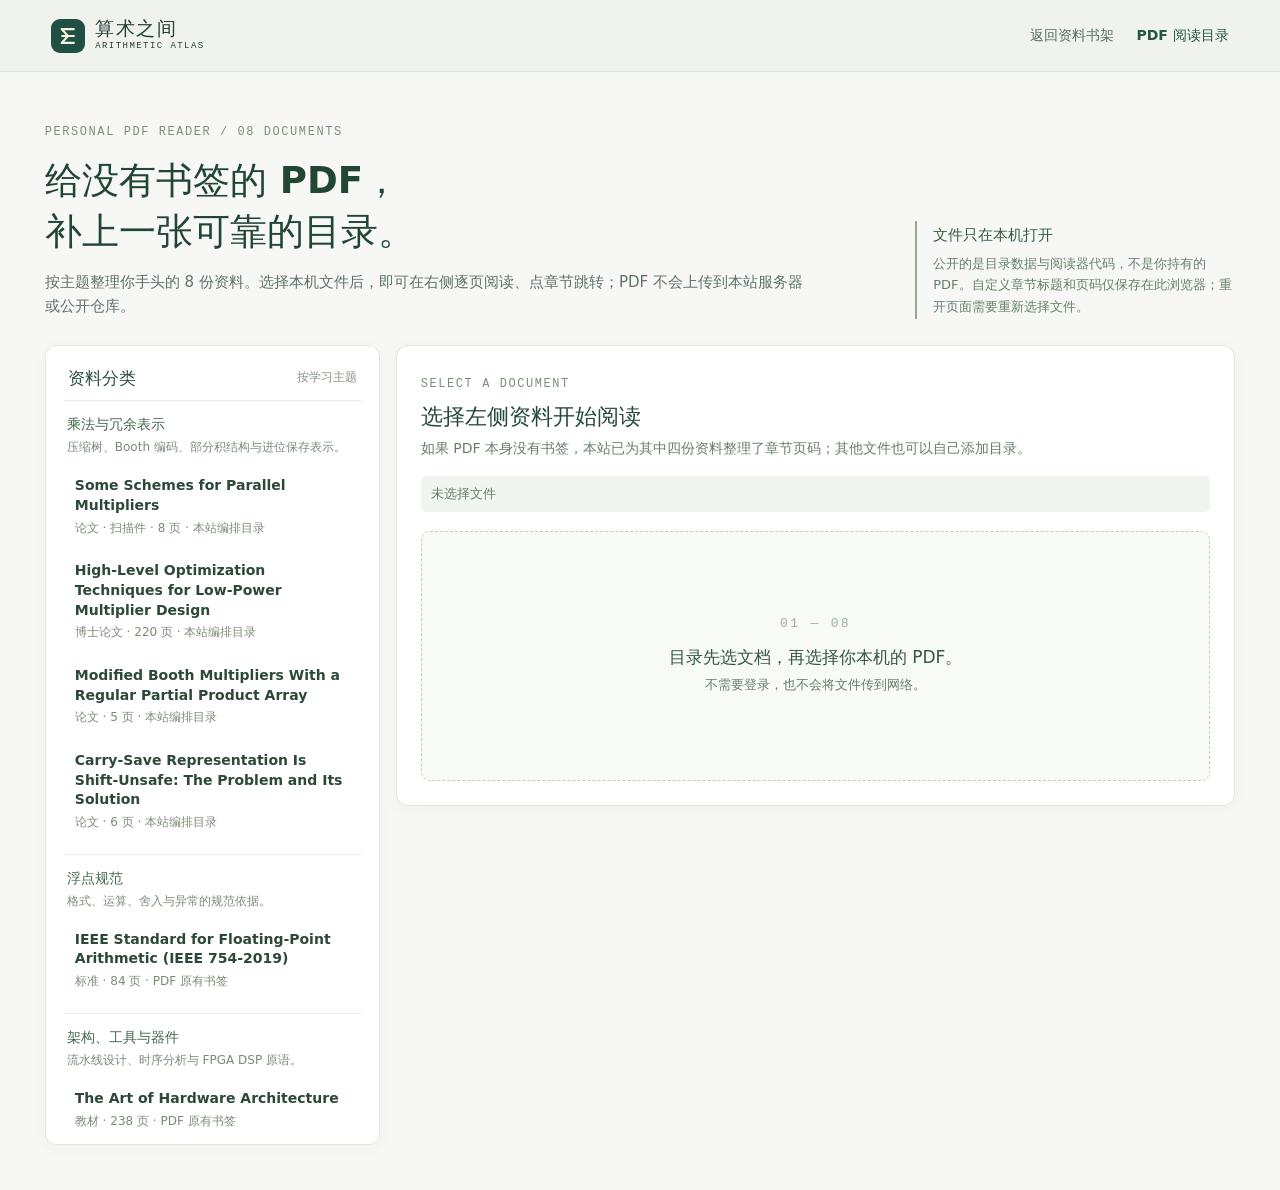
==== reader.html @ 67897115 "Add local PDF reading catalog and chapter navigation" ====
<!doctype html>
<html lang="zh-CN">
<head>
  <meta charset="UTF-8">
  <meta name="viewport" content="width=device-width,initial-scale=1">
  <meta name="robots" content="index,follow">
  <meta name="description" content="算术电路 PDF 个人阅读目录：本机选取文档，使用内置书签或核对过的页码目录导航，不公开上传 PDF 文件。">
  <link rel="icon" href="./favicon.svg" type="image/svg+xml">
  <title>PDF 阅读目录 · 算术之间</title>
  <link rel="stylesheet" href="./reader.css">
  <script type="module" src="./reader.js"></script>
</head>
<body>
  <a class="skip-link" href="#catalog-title">跳到 PDF 目录</a>
  <header class="reader-header">
    <a class="reader-brand" href="./index.html#overview"><img src="./favicon.svg" width="34" height="34" alt=""><span>算术之间<small>ARITHMETIC ATLAS</small></span></a>
    <nav aria-label="页面导航"><a href="./index.html#library">返回资料书架</a><a class="reader-current" href="#catalog-title" aria-current="page">PDF 阅读目录</a></nav>
  </header>
  <main class="reader-main">
    <section class="reader-intro" aria-labelledby="catalog-title">
      <div><span class="eyebrow">PERSONAL PDF READER / 08 DOCUMENTS</span><h1 id="catalog-title">给没有书签的 PDF，<br>补上一张可靠的目录。</h1><p>按主题整理你手头的 8 份资料。选择本机文件后，即可在右侧逐页阅读、点章节跳转；PDF 不会上传到本站服务器或公开仓库。</p></div>
      <div class="privacy-card"><strong>文件只在本机打开</strong><span>公开的是目录数据与阅读器代码，不是你持有的 PDF。自定义章节标题和页码仅保存在此浏览器；重开页面需要重新选择文件。</span></div>
    </section>
    <div class="reader-workspace">
      <aside class="catalog-panel" aria-label="已分类的 PDF">
        <div class="panel-heading"><h2>资料分类</h2><span>按学习主题</span></div>
        <div id="catalog-list"></div>
        <button id="open-other" class="other-file" type="button">选择其他本机 PDF <span aria-hidden="true">↗</span></button>
      </aside>
      <section class="document-panel" aria-labelledby="document-title">
        <div class="document-heading"><div><span id="document-kind" class="eyebrow">SELECT A DOCUMENT</span><h2 id="document-title">选择左侧资料开始阅读</h2><p id="document-summary">如果 PDF 本身没有书签，本站已为其中四份资料整理了章节页码；其他文件也可以自己添加目录。</p></div><div id="document-actions" class="document-actions" hidden><button id="choose-file" class="primary-button" type="button">选择本机 PDF</button><a id="source-link" href="#" target="_blank" rel="noopener noreferrer">查看出版方 / 作者来源 ↗</a></div></div>
        <div id="reader-status" class="reader-status" role="status" aria-live="polite">未选择文件</div>
        <div id="reader-area" class="reader-area" hidden>
          <aside class="outline-panel" aria-label="章节目录">
            <div class="outline-heading"><strong>目录导航</strong><span id="outline-source"></span></div>
            <div id="outline-list" class="outline-list"></div>
            <form id="bookmark-form" class="bookmark-form"><strong>添加个人章节</strong><label>章节名称<input id="bookmark-title" name="title" maxlength="80" required placeholder="例如：第 3 节 符号扩展"></label><label>PDF 页码<input id="bookmark-page" name="page" type="number" min="1" step="1" required inputmode="numeric" placeholder="实际 PDF 页码"></label><button type="submit">加入目录</button></form>
          </aside>
          <div class="viewer-panel"><div class="viewer-toolbar"><button id="previous-page" type="button" aria-label="上一页">←</button><form id="page-form" aria-label="跳转到页码"><label for="page-number">PDF 页码</label><input id="page-number" type="number" min="1" step="1" inputmode="numeric" required><span id="page-total">/ —</span></form><button id="next-page" type="button" aria-label="下一页">→</button><label class="zoom-label" for="zoom-select">缩放</label><select id="zoom-select" aria-label="页面缩放"><option value="fit">适合宽度</option><option value="1">100%</option><option value="1.5">150%</option><option value="2">200%</option></select></div><div class="page-stage" id="page-stage"><div id="canvas-wrap" class="canvas-wrap"><canvas id="pdf-canvas" aria-label="PDF 当前页面"></canvas></div><p class="viewer-note">目录页码是 PDF 实际页码，不一定等于纸面印刷页码。大文件首次打开可能稍慢。</p></div></div>
        </div>
        <div class="reader-empty" id="reader-empty"><span>01 — 08</span><p>目录先选文档，再选择你本机的 PDF。</p><small>不需要登录，也不会将文件传到网络。</small></div>
      </section>
    </div>
  </main>
  <input id="pdf-file" type="file" accept=".pdf,application/pdf" hidden>
</body>
</html>
---- reader.css ----
:root{font-family:Inter,"PingFang SC","Microsoft YaHei",system-ui,sans-serif;color:#263f35;background:#f7f8f5;font-synthesis:none}
*{box-sizing:border-box}html{scroll-behavior:smooth}body{margin:0;font-size:16px;line-height:1.65}button,input,select{font:inherit}button{cursor:pointer}button:disabled{opacity:.4;cursor:default}a{color:inherit;text-decoration:none}button:focus-visible,a:focus-visible,input:focus-visible,select:focus-visible{outline:3px solid #58947b;outline-offset:3px}[hidden]{display:none!important}
.skip-link{position:absolute;left:12px;top:-90px;background:#244f41;color:#fff;padding:10px;z-index:20}.skip-link:focus{top:10px}
.reader-header{min-height:72px;display:flex;align-items:center;justify-content:space-between;gap:25px;padding:12px clamp(22px,4vw,66px);border-bottom:1px solid #dfe6dd;background:#f0f2ed}.reader-brand{display:flex;align-items:center;gap:10px;line-height:1.1;font-weight:700;letter-spacing:.08em;font-size:19px}.reader-brand img{width:34px;height:34px}.reader-brand small{display:block;font:9px/1.6 monospace;letter-spacing:.16em}.reader-header nav{display:flex;gap:22px;align-items:center;color:#587061;font-size:14px}.reader-header nav a:hover{text-decoration:underline}.reader-current{font-weight:650;color:#255743}
.reader-main{max-width:1640px;margin:auto;padding:30px clamp(18px,3.5vw,58px) 45px}.reader-intro{display:flex;align-items:end;justify-content:space-between;gap:35px;padding:15px 0 26px}.eyebrow{font:12px/1.5 monospace;letter-spacing:.13em;color:#799078}.reader-intro h1{font-size:clamp(28px,2.9vw,42px);line-height:1.35;color:#214634;margin:13px 0}.reader-intro p{max-width:760px;margin:0;font-size:15px;color:#5f7364}.privacy-card{max-width:320px;flex:none;border-left:2px solid #91ad86;padding:2px 0 2px 16px;display:grid;gap:5px;color:#65806a;font-size:13px}.privacy-card strong{color:#355e44;font-size:15px}
.reader-workspace{display:grid;grid-template-columns:minmax(275px,335px) minmax(0,1fr);align-items:start;gap:16px}.catalog-panel,.document-panel{border:1px solid #dfe6dd;background:#fff;border-radius:12px;min-width:0;box-shadow:0 3px 16px #324e3b08}.catalog-panel{padding:18px;max-height:calc(100vh - 100px);overflow:auto;position:sticky;top:16px}.panel-heading{display:flex;justify-content:space-between;align-items:center;padding:0 4px 8px}.panel-heading h2{margin:0;font-size:17px;color:#2a513d}.panel-heading span{font-size:12px;color:#809381}.catalog-group{padding:12px 0 8px;border-top:1px solid #e8eee6}.catalog-group h3{font-size:14px;margin:0 3px 2px;color:#42694c}.catalog-group>p{font-size:12px;line-height:1.6;margin:0 3px 9px;color:#7a8b7a}.catalog-item{display:grid;text-align:left;width:100%;gap:3px;background:#fff;border:1px solid transparent;border-radius:7px;padding:9px 10px;margin:3px 0}.catalog-item:hover{background:#f3f7f1}.catalog-item.active{background:#e8f0e7;border-color:#b7ccb3}.catalog-item-title{font-size:14px;color:#2c4938;font-weight:600;line-height:1.4;overflow-wrap:anywhere}.catalog-item-meta{font-size:12px;color:#7a8b76}.other-file{display:flex;justify-content:space-between;align-items:center;width:100%;background:#f4f6f1;border:1px solid #e0e9da;color:#335c41;border-radius:7px;padding:11px 13px;font-size:14px;margin-top:10px}.other-file:hover{background:#e7efe4}
.document-heading{display:flex;align-items:start;justify-content:space-between;gap:14px;padding:23px 24px 16px}.document-heading h2{font-size:22px;line-height:1.35;margin:6px 0;color:#244a38;overflow-wrap:anywhere}.document-heading p{font-size:14px;color:#697d68;margin:0;max-width:680px}.document-actions{display:grid;gap:7px;text-align:center;flex:none}.primary-button{background:#285b48;color:white;border:0;border-radius:6px;padding:9px 17px;font-size:14px;white-space:nowrap}.primary-button:hover{background:#1d4536}.document-actions a{font-size:12px;color:#51785a;max-width:180px}.document-actions a:hover{text-decoration:underline}.reader-status{margin:0 24px 19px;padding:7px 10px;color:#65816a;background:#f1f5ef;border-radius:5px;font-size:13px;overflow-wrap:anywhere}.reader-status[data-kind=warning]{background:#fff4de;color:#785b24}.reader-status[data-kind=error]{background:#fff0ec;color:#884e42}
.reader-empty{margin:0 24px 24px;border:1px dashed #bfd0bc;background:#f8faf6;border-radius:9px;min-height:250px;display:flex;flex-direction:column;align-items:center;justify-content:center;text-align:center;padding:25px;color:#667d69}.reader-empty span{font:13px monospace;color:#9eaf9d;letter-spacing:.18em}.reader-empty p{font-size:17px;color:#345842;margin:12px 0 0}.reader-empty small{font-size:13px;margin-top:3px}
.reader-area{display:grid;grid-template-columns:minmax(230px,290px) minmax(0,1fr);border-top:1px solid #e5eae4;min-height:700px}.outline-panel{border-right:1px solid #e5eae4;background:#fafbf9;padding:17px 13px;min-width:0}.outline-heading{display:flex;align-items:center;justify-content:space-between;gap:6px;padding:0 6px 9px;border-bottom:1px solid #e0e8dd}.outline-heading strong{font-size:15px}.outline-heading span{font-size:12px;color:#78917a;text-align:right}.outline-list{max-height:540px;overflow:auto;padding:2px}.outline-list h3{font-size:12px;color:#7d927e;font-weight:600;margin:16px 6px 6px}.outline-row{display:flex;align-items:stretch;gap:3px}.outline-jump{flex:1;min-width:0;background:none;border:0;text-align:left;padding:6px 7px;display:flex;justify-content:space-between;gap:6px;align-items:center;border-radius:5px;color:#345847}.outline-jump:hover,.outline-jump.current{background:#e7eee3}.outline-jump.nested{padding-left:20px;color:#608165}.outline-name{font-size:13px;line-height:1.4;overflow-wrap:anywhere}.outline-page{font:12px monospace;color:#729078;flex:none}.outline-remove{background:none;border:0;color:#a3786d;font-size:19px;padding:0 5px}.outline-remove:hover{color:#873b33}.outline-empty{padding:8px;color:#798977;font-size:13px}.bookmark-form{border-top:1px solid #e1e8df;padding:18px 6px 0;display:grid;gap:8px;margin-top:14px}.bookmark-form strong{font-size:14px;color:#355b42}.bookmark-form label{font-size:12px;color:#627c63;display:grid;gap:3px}.bookmark-form input{min-width:0;width:100%;border:1px solid #cadaca;border-radius:5px;padding:6px 8px;color:#2c4c39;font-size:14px;background:white}.bookmark-form button{background:#e7efe4;border:1px solid #bdceb9;border-radius:5px;padding:7px;color:#2d6348;font-size:14px;margin-top:2px}.bookmark-form button:hover{background:#d6e5d2}
.viewer-panel{min-width:0;background:#e9ece9}.viewer-toolbar{display:flex;align-items:center;gap:9px;flex-wrap:wrap;padding:9px 13px;background:#f7f9f6;border-bottom:1px solid #dce4dc}.viewer-toolbar button{border:1px solid #d1ddd2;border-radius:5px;background:#fff;color:#345c43;min-width:32px;height:32px}.viewer-toolbar button:not(:disabled):hover{background:#e6efe3}.viewer-toolbar form{display:flex;align-items:center;gap:7px;font-size:13px;color:#527057}.viewer-toolbar form input{width:62px;height:32px;border:1px solid #c9d7c8;border-radius:5px;padding:4px;text-align:center;background:#fff;color:#294a35}.zoom-label{margin-left:auto;font-size:12px;color:#617c63}.viewer-toolbar select{height:32px;border:1px solid #c9d7c8;border-radius:5px;background:#fff;color:#345b42;font-size:13px}.page-stage{padding:20px;min-height:620px;max-height:calc(100vh - 175px);overflow:auto;text-align:center}.canvas-wrap{min-width:min-content;width:fit-content;max-width:none;margin:0 auto;box-shadow:0 6px 28px #2334292d;background:#fff}.canvas-wrap canvas{display:block;max-width:none}.viewer-note{font-size:12px;color:#647866;margin:13px auto;max-width:550px}
@media(max-width:1080px){.reader-area{grid-template-columns:minmax(200px,240px) minmax(0,1fr)}.reader-workspace{grid-template-columns:minmax(240px,280px) minmax(0,1fr)}.document-heading{display:block}.document-actions{display:flex;align-items:center;text-align:left;margin-top:13px}.document-actions a{max-width:none}}
@media(max-width:800px){.reader-intro{align-items:start}.privacy-card{max-width:235px}.reader-workspace{grid-template-columns:1fr}.catalog-panel{position:static;max-height:none}.catalog-group{display:grid;grid-template-columns:repeat(2,minmax(0,1fr));gap:4px 9px}.catalog-group h3,.catalog-group>p{grid-column:1/-1}.reader-area{grid-template-columns:240px minmax(0,1fr)}.page-stage{max-height:700px}}
@media(max-width:650px){.reader-header{padding:12px 18px}.reader-header nav{gap:8px}.reader-current{display:none}.reader-main{padding:18px 13px 35px}.reader-intro{display:block;padding:7px 5px 21px}.reader-intro h1{font-size:29px}.reader-intro p{font-size:14px}.privacy-card{max-width:none;margin-top:20px}.catalog-panel{padding:14px}.catalog-group{grid-template-columns:1fr}.catalog-item{padding:8px}.reader-area{grid-template-columns:1fr}.outline-panel{border-right:0;border-bottom:1px solid #e0e8de}.outline-list{max-height:245px}.document-heading{padding:20px 16px 12px}.document-heading h2{font-size:19px}.reader-status{margin:0 16px 15px}.reader-empty{margin:0 16px 17px;min-height:180px}.page-stage{max-height:70vh;padding:12px}.viewer-toolbar{gap:5px}.viewer-toolbar form label{font-size:12px}.zoom-label{display:none}.viewer-toolbar select{margin-left:auto}.viewer-note{font-size:11px}}
@media(prefers-reduced-motion:reduce){html{scroll-behavior:auto}}
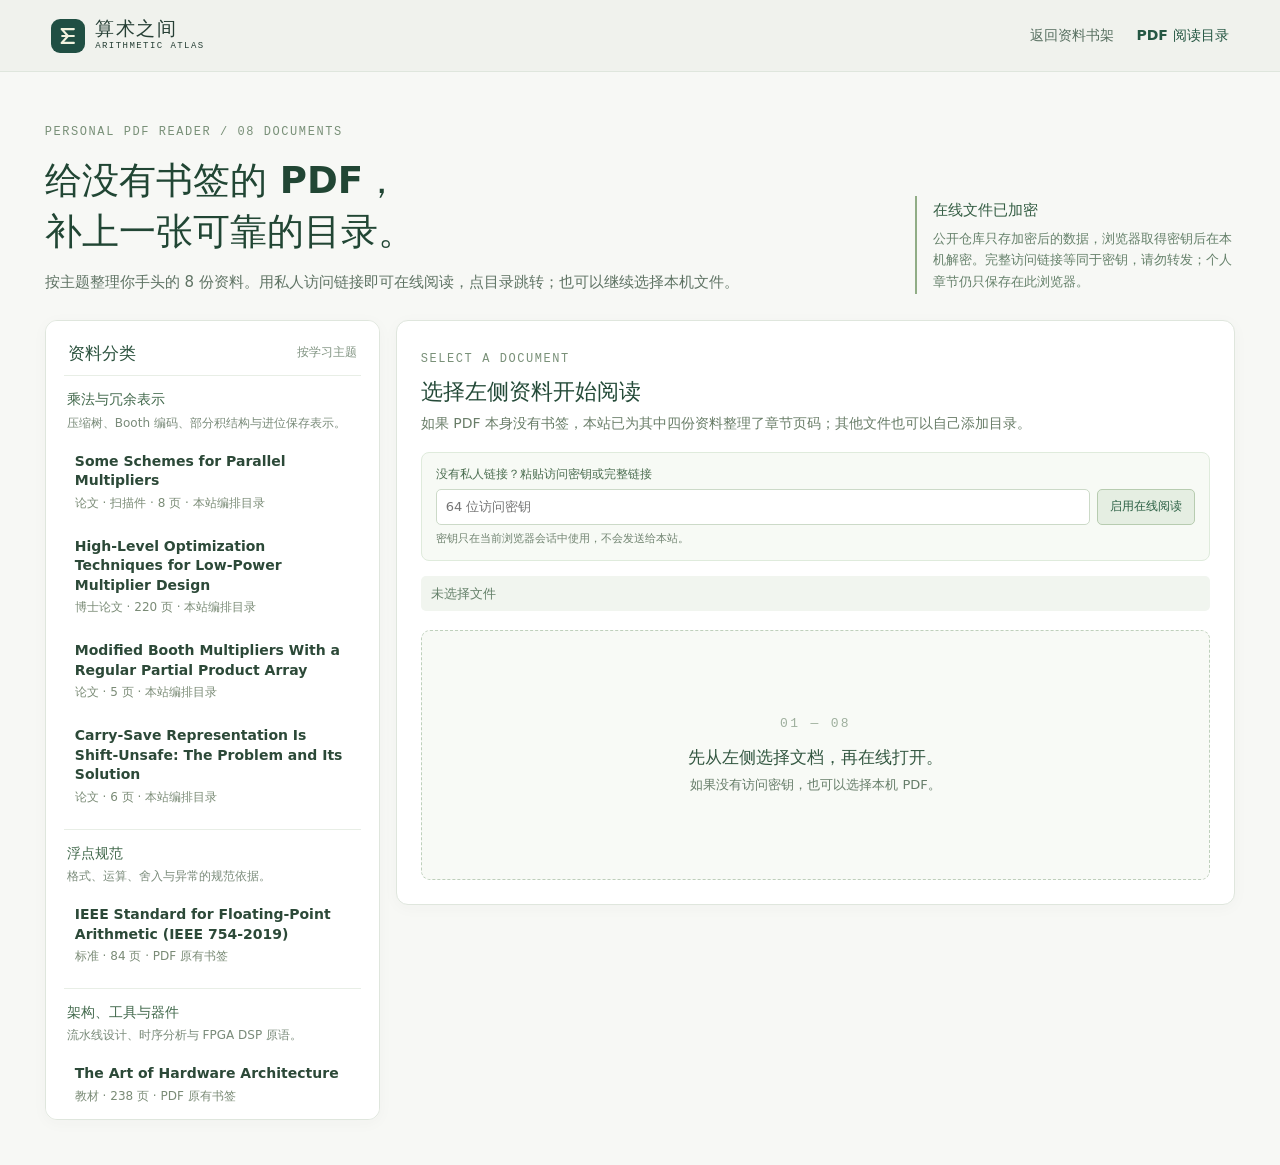
==== commit feca1cb7: "Enable online reading of encrypted PDF collection" ====
--- a/reader.html
+++ b/reader.html
@@ -18,8 +18,8 @@
   </header>
   <main class="reader-main">
     <section class="reader-intro" aria-labelledby="catalog-title">
-      <div><span class="eyebrow">PERSONAL PDF READER / 08 DOCUMENTS</span><h1 id="catalog-title">给没有书签的 PDF，<br>补上一张可靠的目录。</h1><p>按主题整理你手头的 8 份资料。选择本机文件后，即可在右侧逐页阅读、点章节跳转；PDF 不会上传到本站服务器或公开仓库。</p></div>
-      <div class="privacy-card"><strong>文件只在本机打开</strong><span>公开的是目录数据与阅读器代码，不是你持有的 PDF。自定义章节标题和页码仅保存在此浏览器；重开页面需要重新选择文件。</span></div>
+      <div><span class="eyebrow">PERSONAL PDF READER / 08 DOCUMENTS</span><h1 id="catalog-title">给没有书签的 PDF，<br>补上一张可靠的目录。</h1><p>按主题整理你手头的 8 份资料。用私人访问链接即可在线阅读，点目录跳转；也可以继续选择本机文件。</p></div>
+      <div class="privacy-card"><strong>在线文件已加密</strong><span>公开仓库只存加密后的数据，浏览器取得密钥后在本机解密。完整访问链接等同于密钥，请勿转发；个人章节仍只保存在此浏览器。</span></div>
     </section>
     <div class="reader-workspace">
       <aside class="catalog-panel" aria-label="已分类的 PDF">
@@ -28,7 +28,8 @@
         <button id="open-other" class="other-file" type="button">选择其他本机 PDF <span aria-hidden="true">↗</span></button>
       </aside>
       <section class="document-panel" aria-labelledby="document-title">
-        <div class="document-heading"><div><span id="document-kind" class="eyebrow">SELECT A DOCUMENT</span><h2 id="document-title">选择左侧资料开始阅读</h2><p id="document-summary">如果 PDF 本身没有书签，本站已为其中四份资料整理了章节页码；其他文件也可以自己添加目录。</p></div><div id="document-actions" class="document-actions" hidden><button id="choose-file" class="primary-button" type="button">选择本机 PDF</button><a id="source-link" href="#" target="_blank" rel="noopener noreferrer">查看出版方 / 作者来源 ↗</a></div></div>
+        <div class="document-heading"><div><span id="document-kind" class="eyebrow">SELECT A DOCUMENT</span><h2 id="document-title">选择左侧资料开始阅读</h2><p id="document-summary">如果 PDF 本身没有书签，本站已为其中四份资料整理了章节页码；其他文件也可以自己添加目录。</p></div><div id="document-actions" class="document-actions" hidden><button id="open-online" class="primary-button" type="button">在线打开加密 PDF</button><button id="choose-file" class="secondary-button" type="button">选择本机 PDF</button><a id="source-link" href="#" target="_blank" rel="noopener noreferrer">查看出版方 / 作者来源 ↗</a></div></div>
+        <form id="key-form" class="key-form"><label for="access-key">没有私人链接？粘贴访问密钥或完整链接</label><div><input id="access-key" type="password" autocomplete="off" spellcheck="false" placeholder="64 位访问密钥"><button type="submit">启用在线阅读</button></div><small id="key-state">密钥只在当前浏览器会话中使用，不会发送给本站。</small></form>
         <div id="reader-status" class="reader-status" role="status" aria-live="polite">未选择文件</div>
         <div id="reader-area" class="reader-area" hidden>
           <aside class="outline-panel" aria-label="章节目录">
@@ -38,7 +39,7 @@
           </aside>
           <div class="viewer-panel"><div class="viewer-toolbar"><button id="previous-page" type="button" aria-label="上一页">←</button><form id="page-form" aria-label="跳转到页码"><label for="page-number">PDF 页码</label><input id="page-number" type="number" min="1" step="1" inputmode="numeric" required><span id="page-total">/ —</span></form><button id="next-page" type="button" aria-label="下一页">→</button><label class="zoom-label" for="zoom-select">缩放</label><select id="zoom-select" aria-label="页面缩放"><option value="fit">适合宽度</option><option value="1">100%</option><option value="1.5">150%</option><option value="2">200%</option></select></div><div class="page-stage" id="page-stage"><div id="canvas-wrap" class="canvas-wrap"><canvas id="pdf-canvas" aria-label="PDF 当前页面"></canvas></div><p class="viewer-note">目录页码是 PDF 实际页码，不一定等于纸面印刷页码。大文件首次打开可能稍慢。</p></div></div>
         </div>
-        <div class="reader-empty" id="reader-empty"><span>01 — 08</span><p>目录先选文档，再选择你本机的 PDF。</p><small>不需要登录，也不会将文件传到网络。</small></div>
+        <div class="reader-empty" id="reader-empty"><span>01 — 08</span><p>先从左侧选择文档，再在线打开。</p><small>如果没有访问密钥，也可以选择本机 PDF。</small></div>
       </section>
     </div>
   </main>
--- a/reader.css
+++ b/reader.css
@@ -5,10 +5,12 @@
 .reader-main{max-width:1640px;margin:auto;padding:30px clamp(18px,3.5vw,58px) 45px}.reader-intro{display:flex;align-items:end;justify-content:space-between;gap:35px;padding:15px 0 26px}.eyebrow{font:12px/1.5 monospace;letter-spacing:.13em;color:#799078}.reader-intro h1{font-size:clamp(28px,2.9vw,42px);line-height:1.35;color:#214634;margin:13px 0}.reader-intro p{max-width:760px;margin:0;font-size:15px;color:#5f7364}.privacy-card{max-width:320px;flex:none;border-left:2px solid #91ad86;padding:2px 0 2px 16px;display:grid;gap:5px;color:#65806a;font-size:13px}.privacy-card strong{color:#355e44;font-size:15px}
 .reader-workspace{display:grid;grid-template-columns:minmax(275px,335px) minmax(0,1fr);align-items:start;gap:16px}.catalog-panel,.document-panel{border:1px solid #dfe6dd;background:#fff;border-radius:12px;min-width:0;box-shadow:0 3px 16px #324e3b08}.catalog-panel{padding:18px;max-height:calc(100vh - 100px);overflow:auto;position:sticky;top:16px}.panel-heading{display:flex;justify-content:space-between;align-items:center;padding:0 4px 8px}.panel-heading h2{margin:0;font-size:17px;color:#2a513d}.panel-heading span{font-size:12px;color:#809381}.catalog-group{padding:12px 0 8px;border-top:1px solid #e8eee6}.catalog-group h3{font-size:14px;margin:0 3px 2px;color:#42694c}.catalog-group>p{font-size:12px;line-height:1.6;margin:0 3px 9px;color:#7a8b7a}.catalog-item{display:grid;text-align:left;width:100%;gap:3px;background:#fff;border:1px solid transparent;border-radius:7px;padding:9px 10px;margin:3px 0}.catalog-item:hover{background:#f3f7f1}.catalog-item.active{background:#e8f0e7;border-color:#b7ccb3}.catalog-item-title{font-size:14px;color:#2c4938;font-weight:600;line-height:1.4;overflow-wrap:anywhere}.catalog-item-meta{font-size:12px;color:#7a8b76}.other-file{display:flex;justify-content:space-between;align-items:center;width:100%;background:#f4f6f1;border:1px solid #e0e9da;color:#335c41;border-radius:7px;padding:11px 13px;font-size:14px;margin-top:10px}.other-file:hover{background:#e7efe4}
 .document-heading{display:flex;align-items:start;justify-content:space-between;gap:14px;padding:23px 24px 16px}.document-heading h2{font-size:22px;line-height:1.35;margin:6px 0;color:#244a38;overflow-wrap:anywhere}.document-heading p{font-size:14px;color:#697d68;margin:0;max-width:680px}.document-actions{display:grid;gap:7px;text-align:center;flex:none}.primary-button{background:#285b48;color:white;border:0;border-radius:6px;padding:9px 17px;font-size:14px;white-space:nowrap}.primary-button:hover{background:#1d4536}.document-actions a{font-size:12px;color:#51785a;max-width:180px}.document-actions a:hover{text-decoration:underline}.reader-status{margin:0 24px 19px;padding:7px 10px;color:#65816a;background:#f1f5ef;border-radius:5px;font-size:13px;overflow-wrap:anywhere}.reader-status[data-kind=warning]{background:#fff4de;color:#785b24}.reader-status[data-kind=error]{background:#fff0ec;color:#884e42}
+.secondary-button{background:#f0f5ed;border:1px solid #bdd0ba;border-radius:6px;color:#34634b;padding:8px 14px;font-size:13px}.secondary-button:hover{background:#e5f0e0}.key-form{margin:0 24px 15px;padding:12px 14px;border:1px solid #dfebdc;background:#f7faf5;border-radius:8px;display:grid;gap:5px}.key-form label{font-size:12px;font-weight:600;color:#4c6e51}.key-form>div{display:flex;gap:7px}.key-form input{flex:1;min-width:0;padding:6px 9px;border:1px solid #ccdac8;border-radius:5px;font-size:13px}.key-form button{background:#e5eee2;border:1px solid #b7ccb0;color:#2b6044;border-radius:5px;padding:6px 12px;font-size:12px}.key-form small{font-size:11px;color:#718471}.key-form.ready{background:#edf5ed;border-color:#b7d0b4}.key-form.ready input{display:none}.key-form.ready label{display:none}.key-form.ready button{padding:3px 8px}.key-form.ready>div{justify-content:flex-end}
 .reader-empty{margin:0 24px 24px;border:1px dashed #bfd0bc;background:#f8faf6;border-radius:9px;min-height:250px;display:flex;flex-direction:column;align-items:center;justify-content:center;text-align:center;padding:25px;color:#667d69}.reader-empty span{font:13px monospace;color:#9eaf9d;letter-spacing:.18em}.reader-empty p{font-size:17px;color:#345842;margin:12px 0 0}.reader-empty small{font-size:13px;margin-top:3px}
 .reader-area{display:grid;grid-template-columns:minmax(230px,290px) minmax(0,1fr);border-top:1px solid #e5eae4;min-height:700px}.outline-panel{border-right:1px solid #e5eae4;background:#fafbf9;padding:17px 13px;min-width:0}.outline-heading{display:flex;align-items:center;justify-content:space-between;gap:6px;padding:0 6px 9px;border-bottom:1px solid #e0e8dd}.outline-heading strong{font-size:15px}.outline-heading span{font-size:12px;color:#78917a;text-align:right}.outline-list{max-height:540px;overflow:auto;padding:2px}.outline-list h3{font-size:12px;color:#7d927e;font-weight:600;margin:16px 6px 6px}.outline-row{display:flex;align-items:stretch;gap:3px}.outline-jump{flex:1;min-width:0;background:none;border:0;text-align:left;padding:6px 7px;display:flex;justify-content:space-between;gap:6px;align-items:center;border-radius:5px;color:#345847}.outline-jump:hover,.outline-jump.current{background:#e7eee3}.outline-jump.nested{padding-left:20px;color:#608165}.outline-name{font-size:13px;line-height:1.4;overflow-wrap:anywhere}.outline-page{font:12px monospace;color:#729078;flex:none}.outline-remove{background:none;border:0;color:#a3786d;font-size:19px;padding:0 5px}.outline-remove:hover{color:#873b33}.outline-empty{padding:8px;color:#798977;font-size:13px}.bookmark-form{border-top:1px solid #e1e8df;padding:18px 6px 0;display:grid;gap:8px;margin-top:14px}.bookmark-form strong{font-size:14px;color:#355b42}.bookmark-form label{font-size:12px;color:#627c63;display:grid;gap:3px}.bookmark-form input{min-width:0;width:100%;border:1px solid #cadaca;border-radius:5px;padding:6px 8px;color:#2c4c39;font-size:14px;background:white}.bookmark-form button{background:#e7efe4;border:1px solid #bdceb9;border-radius:5px;padding:7px;color:#2d6348;font-size:14px;margin-top:2px}.bookmark-form button:hover{background:#d6e5d2}
 .viewer-panel{min-width:0;background:#e9ece9}.viewer-toolbar{display:flex;align-items:center;gap:9px;flex-wrap:wrap;padding:9px 13px;background:#f7f9f6;border-bottom:1px solid #dce4dc}.viewer-toolbar button{border:1px solid #d1ddd2;border-radius:5px;background:#fff;color:#345c43;min-width:32px;height:32px}.viewer-toolbar button:not(:disabled):hover{background:#e6efe3}.viewer-toolbar form{display:flex;align-items:center;gap:7px;font-size:13px;color:#527057}.viewer-toolbar form input{width:62px;height:32px;border:1px solid #c9d7c8;border-radius:5px;padding:4px;text-align:center;background:#fff;color:#294a35}.zoom-label{margin-left:auto;font-size:12px;color:#617c63}.viewer-toolbar select{height:32px;border:1px solid #c9d7c8;border-radius:5px;background:#fff;color:#345b42;font-size:13px}.page-stage{padding:20px;min-height:620px;max-height:calc(100vh - 175px);overflow:auto;text-align:center}.canvas-wrap{min-width:min-content;width:fit-content;max-width:none;margin:0 auto;box-shadow:0 6px 28px #2334292d;background:#fff}.canvas-wrap canvas{display:block;max-width:none}.viewer-note{font-size:12px;color:#647866;margin:13px auto;max-width:550px}
 @media(max-width:1080px){.reader-area{grid-template-columns:minmax(200px,240px) minmax(0,1fr)}.reader-workspace{grid-template-columns:minmax(240px,280px) minmax(0,1fr)}.document-heading{display:block}.document-actions{display:flex;align-items:center;text-align:left;margin-top:13px}.document-actions a{max-width:none}}
 @media(max-width:800px){.reader-intro{align-items:start}.privacy-card{max-width:235px}.reader-workspace{grid-template-columns:1fr}.catalog-panel{position:static;max-height:none}.catalog-group{display:grid;grid-template-columns:repeat(2,minmax(0,1fr));gap:4px 9px}.catalog-group h3,.catalog-group>p{grid-column:1/-1}.reader-area{grid-template-columns:240px minmax(0,1fr)}.page-stage{max-height:700px}}
 @media(max-width:650px){.reader-header{padding:12px 18px}.reader-header nav{gap:8px}.reader-current{display:none}.reader-main{padding:18px 13px 35px}.reader-intro{display:block;padding:7px 5px 21px}.reader-intro h1{font-size:29px}.reader-intro p{font-size:14px}.privacy-card{max-width:none;margin-top:20px}.catalog-panel{padding:14px}.catalog-group{grid-template-columns:1fr}.catalog-item{padding:8px}.reader-area{grid-template-columns:1fr}.outline-panel{border-right:0;border-bottom:1px solid #e0e8de}.outline-list{max-height:245px}.document-heading{padding:20px 16px 12px}.document-heading h2{font-size:19px}.reader-status{margin:0 16px 15px}.reader-empty{margin:0 16px 17px;min-height:180px}.page-stage{max-height:70vh;padding:12px}.viewer-toolbar{gap:5px}.viewer-toolbar form label{font-size:12px}.zoom-label{display:none}.viewer-toolbar select{margin-left:auto}.viewer-note{font-size:11px}}
+@media(max-width:650px){.document-actions{flex-wrap:wrap}.key-form{margin:0 16px 14px}.key-form>div{flex-wrap:wrap}.key-form input{flex-basis:100%}}
 @media(prefers-reduced-motion:reduce){html{scroll-behavior:auto}}
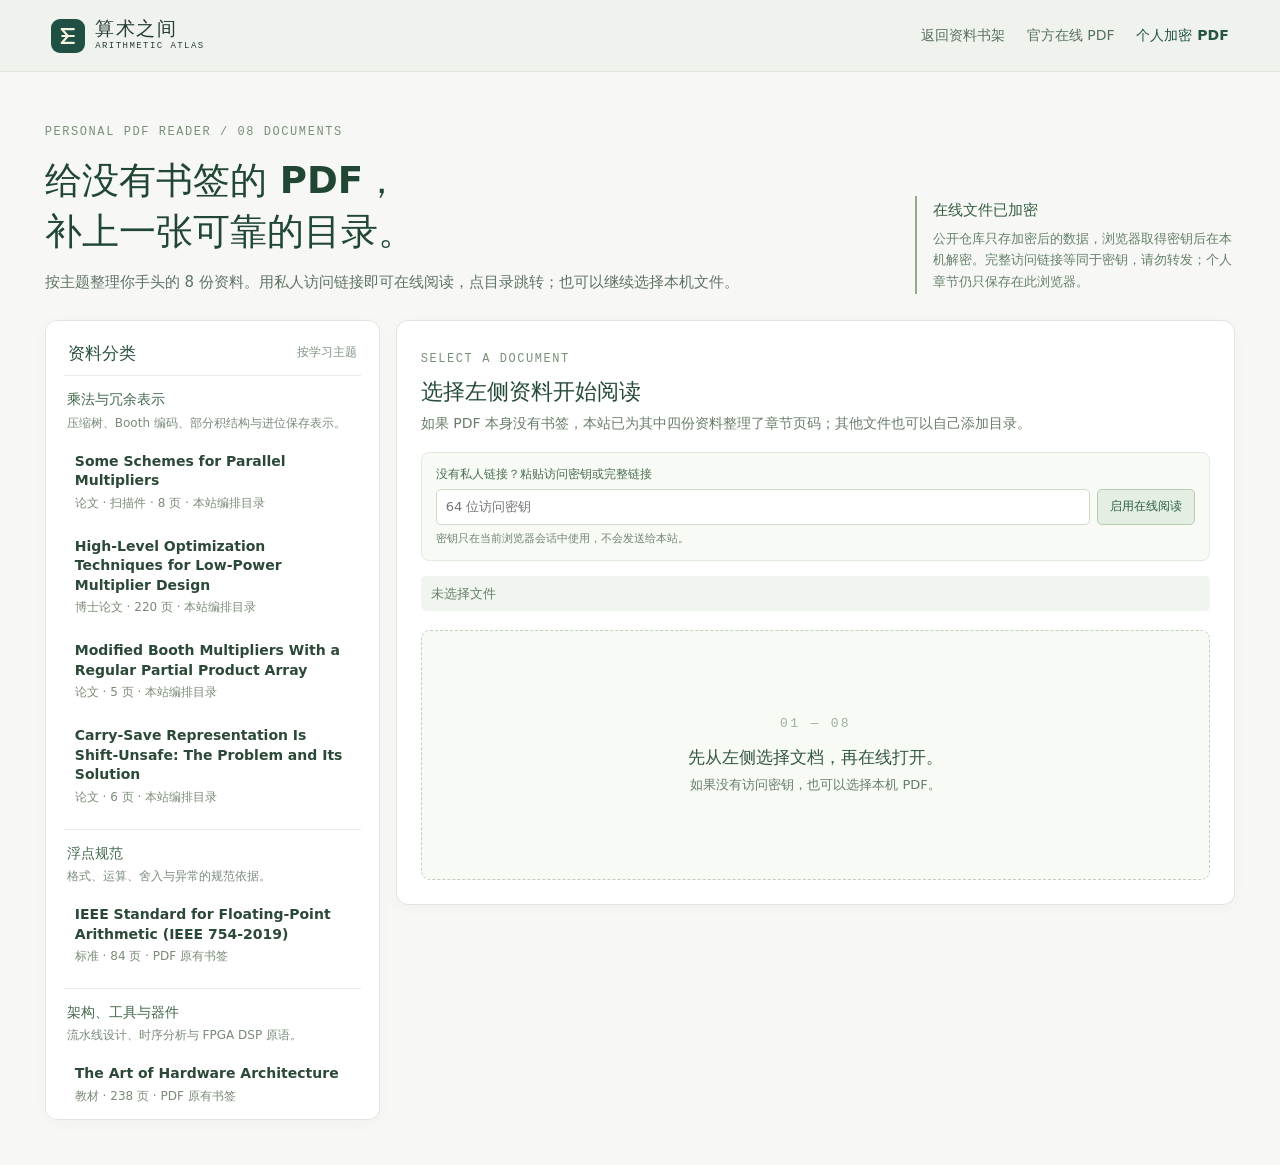
==== commit 68b1b953: "Add verified source-hosted online PDFs with page navigation" ====
--- a/reader.html
+++ b/reader.html
@@ -4,17 +4,17 @@
   <meta charset="UTF-8">
   <meta name="viewport" content="width=device-width,initial-scale=1">
   <meta name="robots" content="index,follow">
-  <meta name="description" content="算术电路 PDF 个人阅读目录：本机选取文档，使用内置书签或核对过的页码目录导航，不公开上传 PDF 文件。">
+  <meta name="description" content="算术电路 PDF 个人阅读目录：在线解密个人资料，使用原有书签或核对过的实际页码导航，也支持本机文件。">
   <link rel="icon" href="./favicon.svg" type="image/svg+xml">
   <title>PDF 阅读目录 · 算术之间</title>
-  <link rel="stylesheet" href="./reader.css">
-  <script type="module" src="./reader.js"></script>
+  <link rel="stylesheet" href="./reader.css?v=20260927-online">
+  <script type="module" src="./reader.js?v=20260927-online"></script>
 </head>
 <body>
   <a class="skip-link" href="#catalog-title">跳到 PDF 目录</a>
   <header class="reader-header">
     <a class="reader-brand" href="./index.html#overview"><img src="./favicon.svg" width="34" height="34" alt=""><span>算术之间<small>ARITHMETIC ATLAS</small></span></a>
-    <nav aria-label="页面导航"><a href="./index.html#library">返回资料书架</a><a class="reader-current" href="#catalog-title" aria-current="page">PDF 阅读目录</a></nav>
+    <nav aria-label="页面导航"><a href="./index.html#library">返回资料书架</a><a href="./official.html">官方在线 PDF</a><a class="reader-current" href="#catalog-title" aria-current="page">个人加密 PDF</a></nav>
   </header>
   <main class="reader-main">
     <section class="reader-intro" aria-labelledby="catalog-title">
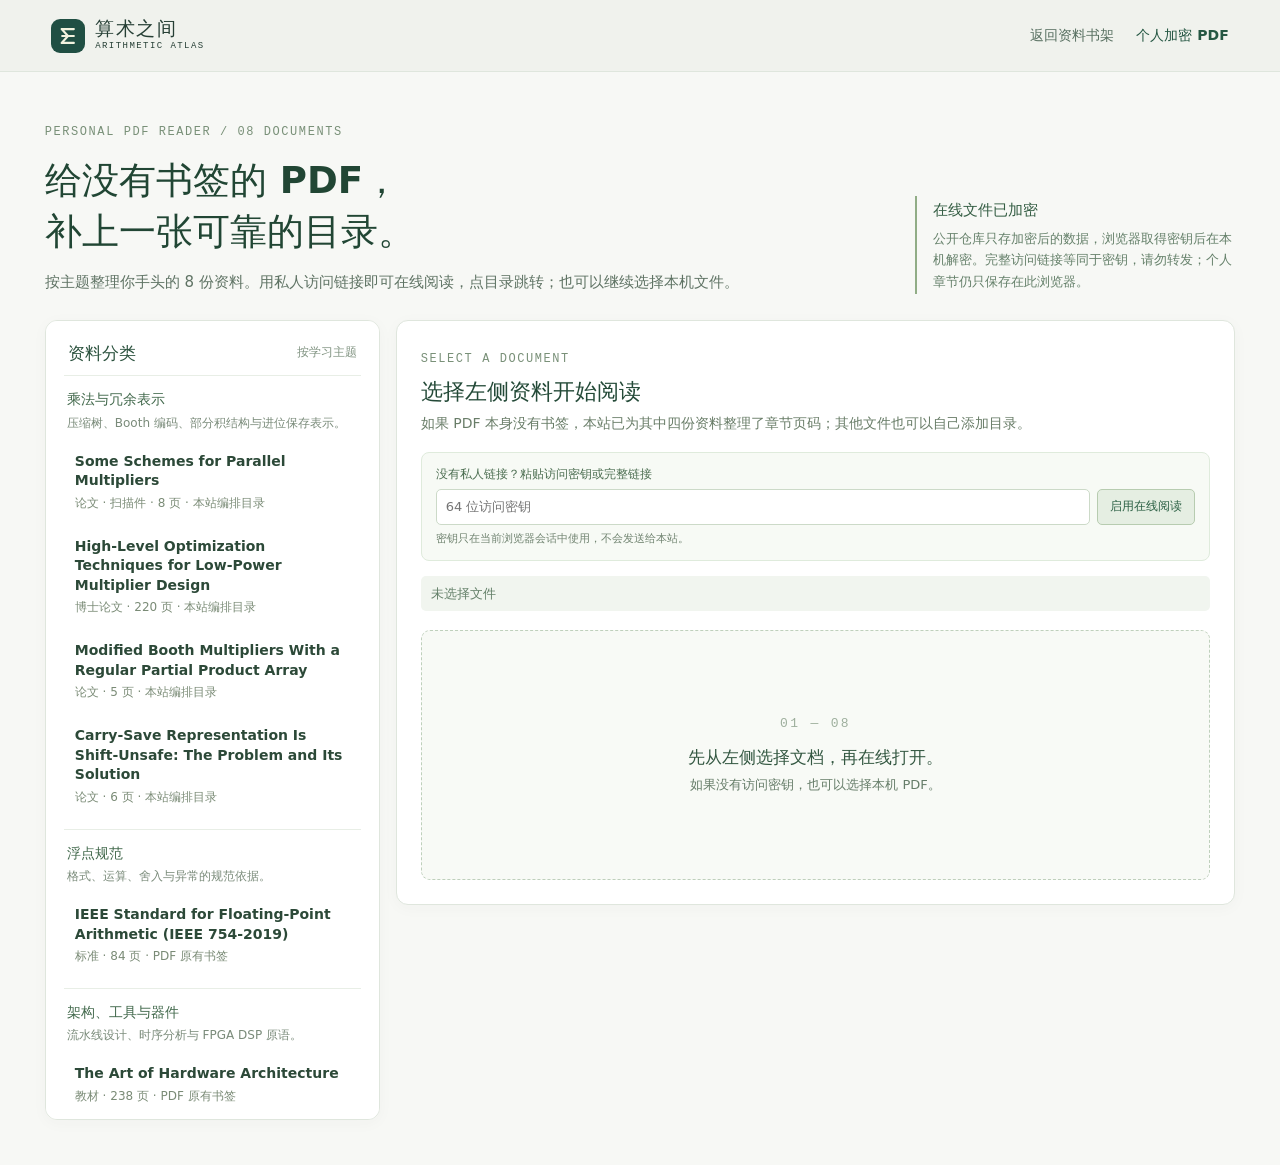
==== commit e7fe0125: "Remove separate official PDF page and keep encrypted reader" ====
--- a/reader.html
+++ b/reader.html
@@ -14,7 +14,7 @@
   <a class="skip-link" href="#catalog-title">跳到 PDF 目录</a>
   <header class="reader-header">
     <a class="reader-brand" href="./index.html#overview"><img src="./favicon.svg" width="34" height="34" alt=""><span>算术之间<small>ARITHMETIC ATLAS</small></span></a>
-    <nav aria-label="页面导航"><a href="./index.html#library">返回资料书架</a><a href="./official.html">官方在线 PDF</a><a class="reader-current" href="#catalog-title" aria-current="page">个人加密 PDF</a></nav>
+    <nav aria-label="页面导航"><a href="./index.html#library">返回资料书架</a><a class="reader-current" href="#catalog-title" aria-current="page">个人加密 PDF</a></nav>
   </header>
   <main class="reader-main">
     <section class="reader-intro" aria-labelledby="catalog-title">
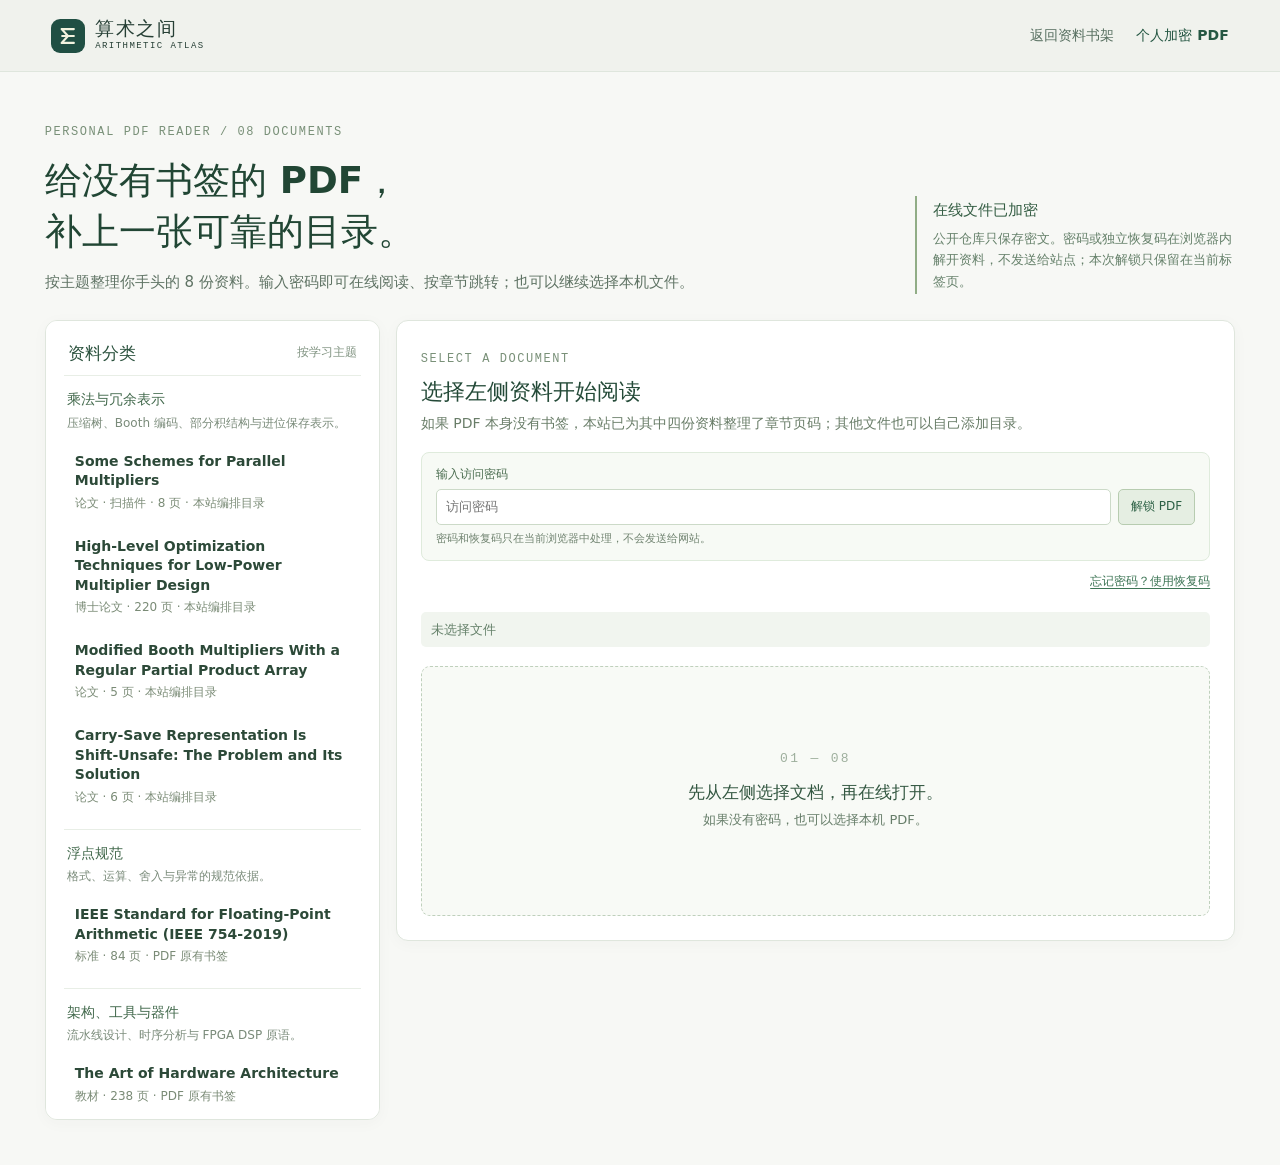
==== commit 815694b7: "Add password entry and owner recovery workflow to PDF reader" ====
--- a/reader.html
+++ b/reader.html
@@ -8,7 +8,7 @@
   <link rel="icon" href="./favicon.svg" type="image/svg+xml">
   <title>PDF 阅读目录 · 算术之间</title>
   <link rel="stylesheet" href="./reader.css?v=20260927-online">
-  <script type="module" src="./reader.js?v=20260927-online"></script>
+  <script type="module" src="./reader.js?v=20260927-password"></script>
 </head>
 <body>
   <a class="skip-link" href="#catalog-title">跳到 PDF 目录</a>
@@ -18,8 +18,8 @@
   </header>
   <main class="reader-main">
     <section class="reader-intro" aria-labelledby="catalog-title">
-      <div><span class="eyebrow">PERSONAL PDF READER / 08 DOCUMENTS</span><h1 id="catalog-title">给没有书签的 PDF，<br>补上一张可靠的目录。</h1><p>按主题整理你手头的 8 份资料。用私人访问链接即可在线阅读，点目录跳转；也可以继续选择本机文件。</p></div>
-      <div class="privacy-card"><strong>在线文件已加密</strong><span>公开仓库只存加密后的数据，浏览器取得密钥后在本机解密。完整访问链接等同于密钥，请勿转发；个人章节仍只保存在此浏览器。</span></div>
+      <div><span class="eyebrow">PERSONAL PDF READER / 08 DOCUMENTS</span><h1 id="catalog-title">给没有书签的 PDF，<br>补上一张可靠的目录。</h1><p>按主题整理你手头的 8 份资料。输入密码即可在线阅读、按章节跳转；也可以继续选择本机文件。</p></div>
+      <div class="privacy-card"><strong>在线文件已加密</strong><span>公开仓库只保存密文。密码或独立恢复码在浏览器内解开资料，不发送给站点；本次解锁只保留在当前标签页。</span></div>
     </section>
     <div class="reader-workspace">
       <aside class="catalog-panel" aria-label="已分类的 PDF">
@@ -29,7 +29,9 @@
       </aside>
       <section class="document-panel" aria-labelledby="document-title">
         <div class="document-heading"><div><span id="document-kind" class="eyebrow">SELECT A DOCUMENT</span><h2 id="document-title">选择左侧资料开始阅读</h2><p id="document-summary">如果 PDF 本身没有书签，本站已为其中四份资料整理了章节页码；其他文件也可以自己添加目录。</p></div><div id="document-actions" class="document-actions" hidden><button id="open-online" class="primary-button" type="button">在线打开加密 PDF</button><button id="choose-file" class="secondary-button" type="button">选择本机 PDF</button><a id="source-link" href="#" target="_blank" rel="noopener noreferrer">查看出版方 / 作者来源 ↗</a></div></div>
-        <form id="key-form" class="key-form"><label for="access-key">没有私人链接？粘贴访问密钥或完整链接</label><div><input id="access-key" type="password" autocomplete="off" spellcheck="false" placeholder="64 位访问密钥"><button type="submit">启用在线阅读</button></div><small id="key-state">密钥只在当前浏览器会话中使用，不会发送给本站。</small></form>
+        <form id="key-form" class="key-form"><label for="access-key">输入访问密码</label><div><input id="access-key" type="password" autocomplete="off" spellcheck="false" required placeholder="访问密码"><button type="submit">解锁 PDF</button></div><small id="key-state">密码和恢复码只在当前浏览器中处理，不会发送给网站。</small></form>
+        <button id="recovery-help" class="recovery-help" type="button">忘记密码？使用恢复码</button>
+        <p id="recovery-note" class="recovery-note" hidden>恢复码可立即恢复阅读；全站密码重置需要站点所有者用 GitHub 写入权限更新加密配置。访客无法在这个页面更改站点密码。</p>
         <div id="reader-status" class="reader-status" role="status" aria-live="polite">未选择文件</div>
         <div id="reader-area" class="reader-area" hidden>
           <aside class="outline-panel" aria-label="章节目录">
@@ -39,7 +41,7 @@
           </aside>
           <div class="viewer-panel"><div class="viewer-toolbar"><button id="previous-page" type="button" aria-label="上一页">←</button><form id="page-form" aria-label="跳转到页码"><label for="page-number">PDF 页码</label><input id="page-number" type="number" min="1" step="1" inputmode="numeric" required><span id="page-total">/ —</span></form><button id="next-page" type="button" aria-label="下一页">→</button><label class="zoom-label" for="zoom-select">缩放</label><select id="zoom-select" aria-label="页面缩放"><option value="fit">适合宽度</option><option value="1">100%</option><option value="1.5">150%</option><option value="2">200%</option></select></div><div class="page-stage" id="page-stage"><div id="canvas-wrap" class="canvas-wrap"><canvas id="pdf-canvas" aria-label="PDF 当前页面"></canvas></div><p class="viewer-note">目录页码是 PDF 实际页码，不一定等于纸面印刷页码。大文件首次打开可能稍慢。</p></div></div>
         </div>
-        <div class="reader-empty" id="reader-empty"><span>01 — 08</span><p>先从左侧选择文档，再在线打开。</p><small>如果没有访问密钥，也可以选择本机 PDF。</small></div>
+        <div class="reader-empty" id="reader-empty"><span>01 — 08</span><p>先从左侧选择文档，再在线打开。</p><small>如果没有密码，也可以选择本机 PDF。</small></div>
       </section>
     </div>
   </main>
--- a/reader.css
+++ b/reader.css
@@ -6,11 +6,12 @@
 .reader-workspace{display:grid;grid-template-columns:minmax(275px,335px) minmax(0,1fr);align-items:start;gap:16px}.catalog-panel,.document-panel{border:1px solid #dfe6dd;background:#fff;border-radius:12px;min-width:0;box-shadow:0 3px 16px #324e3b08}.catalog-panel{padding:18px;max-height:calc(100vh - 100px);overflow:auto;position:sticky;top:16px}.panel-heading{display:flex;justify-content:space-between;align-items:center;padding:0 4px 8px}.panel-heading h2{margin:0;font-size:17px;color:#2a513d}.panel-heading span{font-size:12px;color:#809381}.catalog-group{padding:12px 0 8px;border-top:1px solid #e8eee6}.catalog-group h3{font-size:14px;margin:0 3px 2px;color:#42694c}.catalog-group>p{font-size:12px;line-height:1.6;margin:0 3px 9px;color:#7a8b7a}.catalog-item{display:grid;text-align:left;width:100%;gap:3px;background:#fff;border:1px solid transparent;border-radius:7px;padding:9px 10px;margin:3px 0}.catalog-item:hover{background:#f3f7f1}.catalog-item.active{background:#e8f0e7;border-color:#b7ccb3}.catalog-item-title{font-size:14px;color:#2c4938;font-weight:600;line-height:1.4;overflow-wrap:anywhere}.catalog-item-meta{font-size:12px;color:#7a8b76}.other-file{display:flex;justify-content:space-between;align-items:center;width:100%;background:#f4f6f1;border:1px solid #e0e9da;color:#335c41;border-radius:7px;padding:11px 13px;font-size:14px;margin-top:10px}.other-file:hover{background:#e7efe4}
 .document-heading{display:flex;align-items:start;justify-content:space-between;gap:14px;padding:23px 24px 16px}.document-heading h2{font-size:22px;line-height:1.35;margin:6px 0;color:#244a38;overflow-wrap:anywhere}.document-heading p{font-size:14px;color:#697d68;margin:0;max-width:680px}.document-actions{display:grid;gap:7px;text-align:center;flex:none}.primary-button{background:#285b48;color:white;border:0;border-radius:6px;padding:9px 17px;font-size:14px;white-space:nowrap}.primary-button:hover{background:#1d4536}.document-actions a{font-size:12px;color:#51785a;max-width:180px}.document-actions a:hover{text-decoration:underline}.reader-status{margin:0 24px 19px;padding:7px 10px;color:#65816a;background:#f1f5ef;border-radius:5px;font-size:13px;overflow-wrap:anywhere}.reader-status[data-kind=warning]{background:#fff4de;color:#785b24}.reader-status[data-kind=error]{background:#fff0ec;color:#884e42}
 .secondary-button{background:#f0f5ed;border:1px solid #bdd0ba;border-radius:6px;color:#34634b;padding:8px 14px;font-size:13px}.secondary-button:hover{background:#e5f0e0}.key-form{margin:0 24px 15px;padding:12px 14px;border:1px solid #dfebdc;background:#f7faf5;border-radius:8px;display:grid;gap:5px}.key-form label{font-size:12px;font-weight:600;color:#4c6e51}.key-form>div{display:flex;gap:7px}.key-form input{flex:1;min-width:0;padding:6px 9px;border:1px solid #ccdac8;border-radius:5px;font-size:13px}.key-form button{background:#e5eee2;border:1px solid #b7ccb0;color:#2b6044;border-radius:5px;padding:6px 12px;font-size:12px}.key-form small{font-size:11px;color:#718471}.key-form.ready{background:#edf5ed;border-color:#b7d0b4}.key-form.ready input{display:none}.key-form.ready label{display:none}.key-form.ready button{padding:3px 8px}.key-form.ready>div{justify-content:flex-end}
+.recovery-help{display:block;margin:-7px 24px 17px auto;padding:3px 0;border:0;background:none;color:#3d7555;font-size:12px;text-decoration:underline;text-underline-offset:3px}.recovery-help:hover{color:#20533a}.recovery-note{margin:-4px 24px 18px;padding:11px 13px;background:#f0f5ed;border-left:3px solid #8faf81;color:#54705b;font-size:12px}
 .reader-empty{margin:0 24px 24px;border:1px dashed #bfd0bc;background:#f8faf6;border-radius:9px;min-height:250px;display:flex;flex-direction:column;align-items:center;justify-content:center;text-align:center;padding:25px;color:#667d69}.reader-empty span{font:13px monospace;color:#9eaf9d;letter-spacing:.18em}.reader-empty p{font-size:17px;color:#345842;margin:12px 0 0}.reader-empty small{font-size:13px;margin-top:3px}
 .reader-area{display:grid;grid-template-columns:minmax(230px,290px) minmax(0,1fr);border-top:1px solid #e5eae4;min-height:700px}.outline-panel{border-right:1px solid #e5eae4;background:#fafbf9;padding:17px 13px;min-width:0}.outline-heading{display:flex;align-items:center;justify-content:space-between;gap:6px;padding:0 6px 9px;border-bottom:1px solid #e0e8dd}.outline-heading strong{font-size:15px}.outline-heading span{font-size:12px;color:#78917a;text-align:right}.outline-list{max-height:540px;overflow:auto;padding:2px}.outline-list h3{font-size:12px;color:#7d927e;font-weight:600;margin:16px 6px 6px}.outline-row{display:flex;align-items:stretch;gap:3px}.outline-jump{flex:1;min-width:0;background:none;border:0;text-align:left;padding:6px 7px;display:flex;justify-content:space-between;gap:6px;align-items:center;border-radius:5px;color:#345847}.outline-jump:hover,.outline-jump.current{background:#e7eee3}.outline-jump.nested{padding-left:20px;color:#608165}.outline-name{font-size:13px;line-height:1.4;overflow-wrap:anywhere}.outline-page{font:12px monospace;color:#729078;flex:none}.outline-remove{background:none;border:0;color:#a3786d;font-size:19px;padding:0 5px}.outline-remove:hover{color:#873b33}.outline-empty{padding:8px;color:#798977;font-size:13px}.bookmark-form{border-top:1px solid #e1e8df;padding:18px 6px 0;display:grid;gap:8px;margin-top:14px}.bookmark-form strong{font-size:14px;color:#355b42}.bookmark-form label{font-size:12px;color:#627c63;display:grid;gap:3px}.bookmark-form input{min-width:0;width:100%;border:1px solid #cadaca;border-radius:5px;padding:6px 8px;color:#2c4c39;font-size:14px;background:white}.bookmark-form button{background:#e7efe4;border:1px solid #bdceb9;border-radius:5px;padding:7px;color:#2d6348;font-size:14px;margin-top:2px}.bookmark-form button:hover{background:#d6e5d2}
 .viewer-panel{min-width:0;background:#e9ece9}.viewer-toolbar{display:flex;align-items:center;gap:9px;flex-wrap:wrap;padding:9px 13px;background:#f7f9f6;border-bottom:1px solid #dce4dc}.viewer-toolbar button{border:1px solid #d1ddd2;border-radius:5px;background:#fff;color:#345c43;min-width:32px;height:32px}.viewer-toolbar button:not(:disabled):hover{background:#e6efe3}.viewer-toolbar form{display:flex;align-items:center;gap:7px;font-size:13px;color:#527057}.viewer-toolbar form input{width:62px;height:32px;border:1px solid #c9d7c8;border-radius:5px;padding:4px;text-align:center;background:#fff;color:#294a35}.zoom-label{margin-left:auto;font-size:12px;color:#617c63}.viewer-toolbar select{height:32px;border:1px solid #c9d7c8;border-radius:5px;background:#fff;color:#345b42;font-size:13px}.page-stage{padding:20px;min-height:620px;max-height:calc(100vh - 175px);overflow:auto;text-align:center}.canvas-wrap{min-width:min-content;width:fit-content;max-width:none;margin:0 auto;box-shadow:0 6px 28px #2334292d;background:#fff}.canvas-wrap canvas{display:block;max-width:none}.viewer-note{font-size:12px;color:#647866;margin:13px auto;max-width:550px}
 @media(max-width:1080px){.reader-area{grid-template-columns:minmax(200px,240px) minmax(0,1fr)}.reader-workspace{grid-template-columns:minmax(240px,280px) minmax(0,1fr)}.document-heading{display:block}.document-actions{display:flex;align-items:center;text-align:left;margin-top:13px}.document-actions a{max-width:none}}
 @media(max-width:800px){.reader-intro{align-items:start}.privacy-card{max-width:235px}.reader-workspace{grid-template-columns:1fr}.catalog-panel{position:static;max-height:none}.catalog-group{display:grid;grid-template-columns:repeat(2,minmax(0,1fr));gap:4px 9px}.catalog-group h3,.catalog-group>p{grid-column:1/-1}.reader-area{grid-template-columns:240px minmax(0,1fr)}.page-stage{max-height:700px}}
 @media(max-width:650px){.reader-header{padding:12px 18px}.reader-header nav{gap:8px}.reader-current{display:none}.reader-main{padding:18px 13px 35px}.reader-intro{display:block;padding:7px 5px 21px}.reader-intro h1{font-size:29px}.reader-intro p{font-size:14px}.privacy-card{max-width:none;margin-top:20px}.catalog-panel{padding:14px}.catalog-group{grid-template-columns:1fr}.catalog-item{padding:8px}.reader-area{grid-template-columns:1fr}.outline-panel{border-right:0;border-bottom:1px solid #e0e8de}.outline-list{max-height:245px}.document-heading{padding:20px 16px 12px}.document-heading h2{font-size:19px}.reader-status{margin:0 16px 15px}.reader-empty{margin:0 16px 17px;min-height:180px}.page-stage{max-height:70vh;padding:12px}.viewer-toolbar{gap:5px}.viewer-toolbar form label{font-size:12px}.zoom-label{display:none}.viewer-toolbar select{margin-left:auto}.viewer-note{font-size:11px}}
-@media(max-width:650px){.document-actions{flex-wrap:wrap}.key-form{margin:0 16px 14px}.key-form>div{flex-wrap:wrap}.key-form input{flex-basis:100%}}
+@media(max-width:650px){.document-actions{flex-wrap:wrap}.key-form{margin:0 16px 14px}.key-form>div{flex-wrap:wrap}.key-form input{flex-basis:100%}.recovery-help{margin-right:16px}.recovery-note{margin-left:16px;margin-right:16px}}
 @media(prefers-reduced-motion:reduce){html{scroll-behavior:auto}}
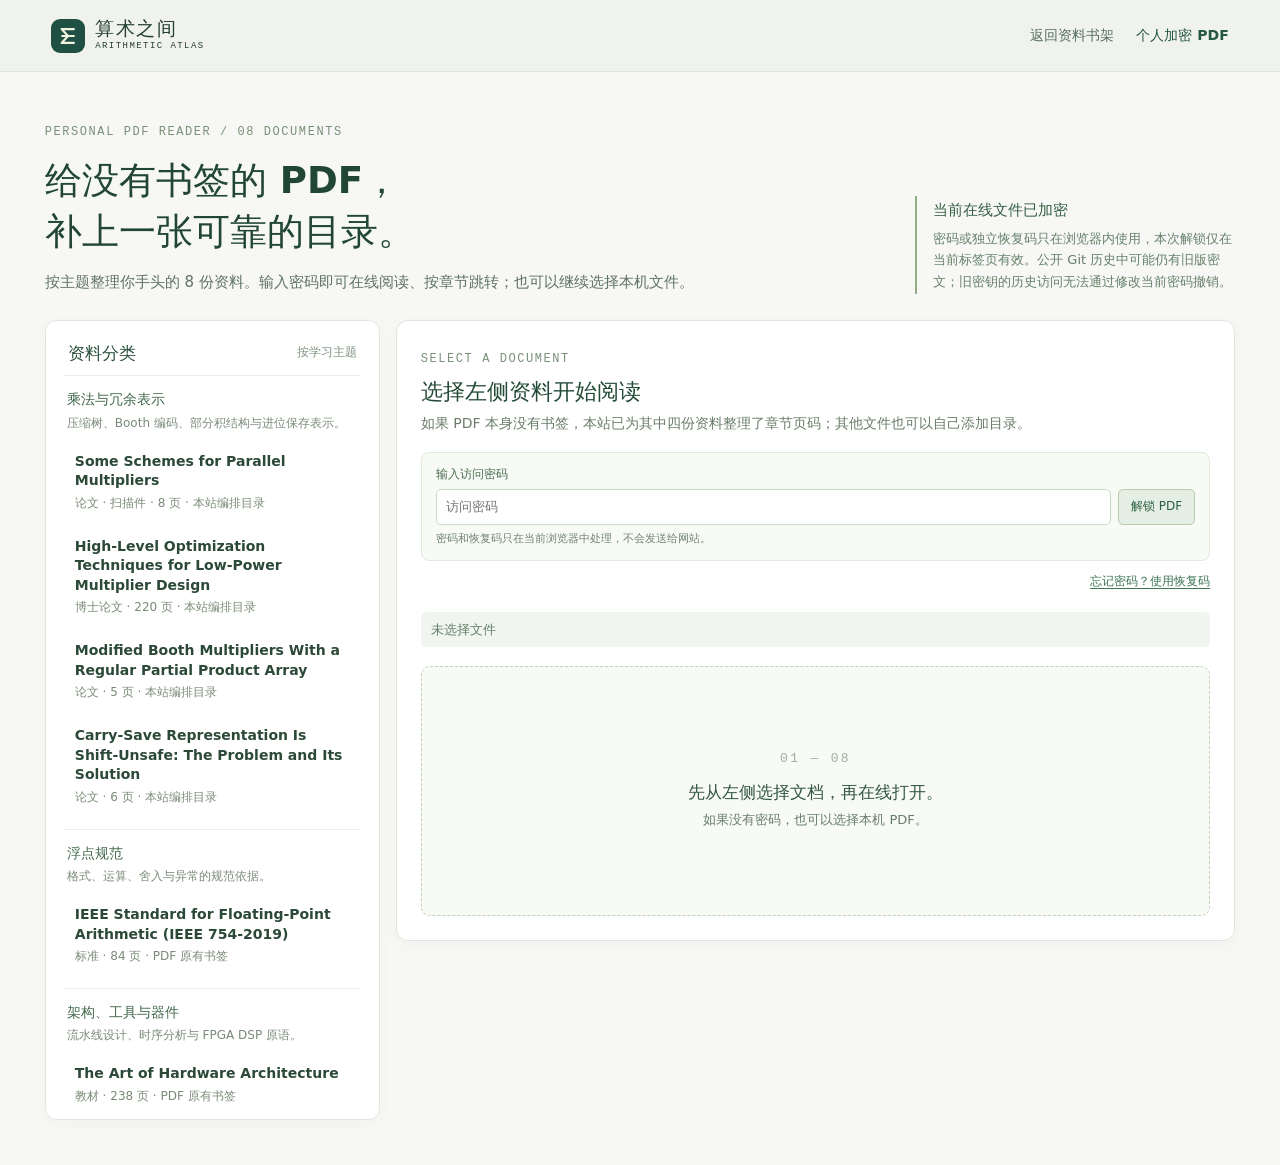
==== commit 0c2e83e8: "Add browser-based password reset handoff for repository owner" ====
--- a/reader.html
+++ b/reader.html
@@ -7,8 +7,8 @@
   <meta name="description" content="算术电路 PDF 个人阅读目录：在线解密个人资料，使用原有书签或核对过的实际页码导航，也支持本机文件。">
   <link rel="icon" href="./favicon.svg" type="image/svg+xml">
   <title>PDF 阅读目录 · 算术之间</title>
-  <link rel="stylesheet" href="./reader.css?v=20260927-online">
-  <script type="module" src="./reader.js?v=20260927-password"></script>
+  <link rel="stylesheet" href="./reader.css?v=20260927-reset">
+  <script type="module" src="./reader.js?v=20260927-reset"></script>
 </head>
 <body>
   <a class="skip-link" href="#catalog-title">跳到 PDF 目录</a>
@@ -19,7 +19,7 @@
   <main class="reader-main">
     <section class="reader-intro" aria-labelledby="catalog-title">
       <div><span class="eyebrow">PERSONAL PDF READER / 08 DOCUMENTS</span><h1 id="catalog-title">给没有书签的 PDF，<br>补上一张可靠的目录。</h1><p>按主题整理你手头的 8 份资料。输入密码即可在线阅读、按章节跳转；也可以继续选择本机文件。</p></div>
-      <div class="privacy-card"><strong>在线文件已加密</strong><span>公开仓库只保存密文。密码或独立恢复码在浏览器内解开资料，不发送给站点；本次解锁只保留在当前标签页。</span></div>
+      <div class="privacy-card"><strong>当前在线文件已加密</strong><span>密码或独立恢复码只在浏览器内使用，本次解锁仅在当前标签页有效。公开 Git 历史中可能仍有旧版密文；旧密钥的历史访问无法通过修改当前密码撤销。</span></div>
     </section>
     <div class="reader-workspace">
       <aside class="catalog-panel" aria-label="已分类的 PDF">
@@ -31,7 +31,23 @@
         <div class="document-heading"><div><span id="document-kind" class="eyebrow">SELECT A DOCUMENT</span><h2 id="document-title">选择左侧资料开始阅读</h2><p id="document-summary">如果 PDF 本身没有书签，本站已为其中四份资料整理了章节页码；其他文件也可以自己添加目录。</p></div><div id="document-actions" class="document-actions" hidden><button id="open-online" class="primary-button" type="button">在线打开加密 PDF</button><button id="choose-file" class="secondary-button" type="button">选择本机 PDF</button><a id="source-link" href="#" target="_blank" rel="noopener noreferrer">查看出版方 / 作者来源 ↗</a></div></div>
         <form id="key-form" class="key-form"><label for="access-key">输入访问密码</label><div><input id="access-key" type="password" autocomplete="off" spellcheck="false" required placeholder="访问密码"><button type="submit">解锁 PDF</button></div><small id="key-state">密码和恢复码只在当前浏览器中处理，不会发送给网站。</small></form>
         <button id="recovery-help" class="recovery-help" type="button">忘记密码？使用恢复码</button>
-        <p id="recovery-note" class="recovery-note" hidden>恢复码可立即恢复阅读；全站密码重置需要站点所有者用 GitHub 写入权限更新加密配置。访客无法在这个页面更改站点密码。</p>
+        <p id="recovery-note" class="recovery-note" hidden>恢复码可立即恢复阅读。验证后可在这里生成新密码配置，站点所有者还需登录 GitHub 提交配置，才能让新密码在网站生效。</p>
+        <section id="reset-panel" class="reset-panel" aria-labelledby="reset-title" hidden>
+          <h3 id="reset-title">重置网站访问密码</h3>
+          <p>恢复码已经验证。输入新密码后，本页会在浏览器生成配置；只有拥有 GitHub 仓库写入权限的人能提交并启用它。恢复码和新密码不会写进配置。</p>
+          <form id="reset-form">
+            <label for="new-password">新密码（至少 16 个字符）</label>
+            <input id="new-password" type="password" minlength="16" autocomplete="new-password" required>
+            <label for="confirm-password">确认新密码</label>
+            <input id="confirm-password" type="password" minlength="16" autocomplete="new-password" required>
+            <button type="submit">生成新密码配置</button>
+          </form>
+          <div id="reset-result" class="reset-result" hidden>
+            <p>将下面的完整内容复制到 GitHub 上的 <code>vault/config.json</code>，提交到 <code>main</code> 分支。部署完成后新密码生效；请先验证新密码，再丢弃旧密码。</p>
+            <textarea id="reset-config" readonly spellcheck="false" aria-label="新密码配置"></textarea>
+            <div class="reset-actions"><button id="copy-config" type="button">复制配置</button><a href="https://github.com/Tomasess/arithmetic-atlas/edit/main/vault/config.json" target="_blank" rel="noopener noreferrer">登录 GitHub 编辑配置 ↗</a></div>
+          </div>
+        </section>
         <div id="reader-status" class="reader-status" role="status" aria-live="polite">未选择文件</div>
         <div id="reader-area" class="reader-area" hidden>
           <aside class="outline-panel" aria-label="章节目录">
--- a/reader.css
+++ b/reader.css
@@ -7,11 +7,12 @@
 .document-heading{display:flex;align-items:start;justify-content:space-between;gap:14px;padding:23px 24px 16px}.document-heading h2{font-size:22px;line-height:1.35;margin:6px 0;color:#244a38;overflow-wrap:anywhere}.document-heading p{font-size:14px;color:#697d68;margin:0;max-width:680px}.document-actions{display:grid;gap:7px;text-align:center;flex:none}.primary-button{background:#285b48;color:white;border:0;border-radius:6px;padding:9px 17px;font-size:14px;white-space:nowrap}.primary-button:hover{background:#1d4536}.document-actions a{font-size:12px;color:#51785a;max-width:180px}.document-actions a:hover{text-decoration:underline}.reader-status{margin:0 24px 19px;padding:7px 10px;color:#65816a;background:#f1f5ef;border-radius:5px;font-size:13px;overflow-wrap:anywhere}.reader-status[data-kind=warning]{background:#fff4de;color:#785b24}.reader-status[data-kind=error]{background:#fff0ec;color:#884e42}
 .secondary-button{background:#f0f5ed;border:1px solid #bdd0ba;border-radius:6px;color:#34634b;padding:8px 14px;font-size:13px}.secondary-button:hover{background:#e5f0e0}.key-form{margin:0 24px 15px;padding:12px 14px;border:1px solid #dfebdc;background:#f7faf5;border-radius:8px;display:grid;gap:5px}.key-form label{font-size:12px;font-weight:600;color:#4c6e51}.key-form>div{display:flex;gap:7px}.key-form input{flex:1;min-width:0;padding:6px 9px;border:1px solid #ccdac8;border-radius:5px;font-size:13px}.key-form button{background:#e5eee2;border:1px solid #b7ccb0;color:#2b6044;border-radius:5px;padding:6px 12px;font-size:12px}.key-form small{font-size:11px;color:#718471}.key-form.ready{background:#edf5ed;border-color:#b7d0b4}.key-form.ready input{display:none}.key-form.ready label{display:none}.key-form.ready button{padding:3px 8px}.key-form.ready>div{justify-content:flex-end}
 .recovery-help{display:block;margin:-7px 24px 17px auto;padding:3px 0;border:0;background:none;color:#3d7555;font-size:12px;text-decoration:underline;text-underline-offset:3px}.recovery-help:hover{color:#20533a}.recovery-note{margin:-4px 24px 18px;padding:11px 13px;background:#f0f5ed;border-left:3px solid #8faf81;color:#54705b;font-size:12px}
+.reset-panel{margin:0 24px 18px;padding:16px;background:#f7faf5;border:1px solid #c7dbc6;border-radius:8px;color:#3e5c48}.reset-panel h3{font-size:16px;margin:0 0 4px;color:#27523c}.reset-panel p{font-size:12px;margin:0 0 12px}.reset-panel form{display:grid;grid-template-columns:minmax(135px,175px) minmax(0,1fr);align-items:center;gap:8px;font-size:12px}.reset-panel input{width:100%;padding:8px;border:1px solid #b8cdb7;border-radius:5px}.reset-panel button{background:#e5eee2;border:1px solid #b7ccb0;color:#2b6044;border-radius:5px;padding:8px 12px;font-size:12px}.reset-panel form button{grid-column:2;justify-self:start}.reset-result{margin-top:16px;padding-top:14px;border-top:1px solid #dbe7d9}.reset-result textarea{display:block;width:100%;height:180px;padding:10px;border:1px solid #b8cdb7;border-radius:5px;background:#fff;font:11px/1.5 ui-monospace,SFMono-Regular,Consolas,monospace;color:#244333;resize:vertical}.reset-result code{font-size:11px}.reset-actions{display:flex;gap:12px;align-items:center;flex-wrap:wrap;margin-top:10px;font-size:12px;color:#2b6044}.reset-actions a{text-decoration:underline;text-underline-offset:3px}
 .reader-empty{margin:0 24px 24px;border:1px dashed #bfd0bc;background:#f8faf6;border-radius:9px;min-height:250px;display:flex;flex-direction:column;align-items:center;justify-content:center;text-align:center;padding:25px;color:#667d69}.reader-empty span{font:13px monospace;color:#9eaf9d;letter-spacing:.18em}.reader-empty p{font-size:17px;color:#345842;margin:12px 0 0}.reader-empty small{font-size:13px;margin-top:3px}
 .reader-area{display:grid;grid-template-columns:minmax(230px,290px) minmax(0,1fr);border-top:1px solid #e5eae4;min-height:700px}.outline-panel{border-right:1px solid #e5eae4;background:#fafbf9;padding:17px 13px;min-width:0}.outline-heading{display:flex;align-items:center;justify-content:space-between;gap:6px;padding:0 6px 9px;border-bottom:1px solid #e0e8dd}.outline-heading strong{font-size:15px}.outline-heading span{font-size:12px;color:#78917a;text-align:right}.outline-list{max-height:540px;overflow:auto;padding:2px}.outline-list h3{font-size:12px;color:#7d927e;font-weight:600;margin:16px 6px 6px}.outline-row{display:flex;align-items:stretch;gap:3px}.outline-jump{flex:1;min-width:0;background:none;border:0;text-align:left;padding:6px 7px;display:flex;justify-content:space-between;gap:6px;align-items:center;border-radius:5px;color:#345847}.outline-jump:hover,.outline-jump.current{background:#e7eee3}.outline-jump.nested{padding-left:20px;color:#608165}.outline-name{font-size:13px;line-height:1.4;overflow-wrap:anywhere}.outline-page{font:12px monospace;color:#729078;flex:none}.outline-remove{background:none;border:0;color:#a3786d;font-size:19px;padding:0 5px}.outline-remove:hover{color:#873b33}.outline-empty{padding:8px;color:#798977;font-size:13px}.bookmark-form{border-top:1px solid #e1e8df;padding:18px 6px 0;display:grid;gap:8px;margin-top:14px}.bookmark-form strong{font-size:14px;color:#355b42}.bookmark-form label{font-size:12px;color:#627c63;display:grid;gap:3px}.bookmark-form input{min-width:0;width:100%;border:1px solid #cadaca;border-radius:5px;padding:6px 8px;color:#2c4c39;font-size:14px;background:white}.bookmark-form button{background:#e7efe4;border:1px solid #bdceb9;border-radius:5px;padding:7px;color:#2d6348;font-size:14px;margin-top:2px}.bookmark-form button:hover{background:#d6e5d2}
 .viewer-panel{min-width:0;background:#e9ece9}.viewer-toolbar{display:flex;align-items:center;gap:9px;flex-wrap:wrap;padding:9px 13px;background:#f7f9f6;border-bottom:1px solid #dce4dc}.viewer-toolbar button{border:1px solid #d1ddd2;border-radius:5px;background:#fff;color:#345c43;min-width:32px;height:32px}.viewer-toolbar button:not(:disabled):hover{background:#e6efe3}.viewer-toolbar form{display:flex;align-items:center;gap:7px;font-size:13px;color:#527057}.viewer-toolbar form input{width:62px;height:32px;border:1px solid #c9d7c8;border-radius:5px;padding:4px;text-align:center;background:#fff;color:#294a35}.zoom-label{margin-left:auto;font-size:12px;color:#617c63}.viewer-toolbar select{height:32px;border:1px solid #c9d7c8;border-radius:5px;background:#fff;color:#345b42;font-size:13px}.page-stage{padding:20px;min-height:620px;max-height:calc(100vh - 175px);overflow:auto;text-align:center}.canvas-wrap{min-width:min-content;width:fit-content;max-width:none;margin:0 auto;box-shadow:0 6px 28px #2334292d;background:#fff}.canvas-wrap canvas{display:block;max-width:none}.viewer-note{font-size:12px;color:#647866;margin:13px auto;max-width:550px}
 @media(max-width:1080px){.reader-area{grid-template-columns:minmax(200px,240px) minmax(0,1fr)}.reader-workspace{grid-template-columns:minmax(240px,280px) minmax(0,1fr)}.document-heading{display:block}.document-actions{display:flex;align-items:center;text-align:left;margin-top:13px}.document-actions a{max-width:none}}
 @media(max-width:800px){.reader-intro{align-items:start}.privacy-card{max-width:235px}.reader-workspace{grid-template-columns:1fr}.catalog-panel{position:static;max-height:none}.catalog-group{display:grid;grid-template-columns:repeat(2,minmax(0,1fr));gap:4px 9px}.catalog-group h3,.catalog-group>p{grid-column:1/-1}.reader-area{grid-template-columns:240px minmax(0,1fr)}.page-stage{max-height:700px}}
 @media(max-width:650px){.reader-header{padding:12px 18px}.reader-header nav{gap:8px}.reader-current{display:none}.reader-main{padding:18px 13px 35px}.reader-intro{display:block;padding:7px 5px 21px}.reader-intro h1{font-size:29px}.reader-intro p{font-size:14px}.privacy-card{max-width:none;margin-top:20px}.catalog-panel{padding:14px}.catalog-group{grid-template-columns:1fr}.catalog-item{padding:8px}.reader-area{grid-template-columns:1fr}.outline-panel{border-right:0;border-bottom:1px solid #e0e8de}.outline-list{max-height:245px}.document-heading{padding:20px 16px 12px}.document-heading h2{font-size:19px}.reader-status{margin:0 16px 15px}.reader-empty{margin:0 16px 17px;min-height:180px}.page-stage{max-height:70vh;padding:12px}.viewer-toolbar{gap:5px}.viewer-toolbar form label{font-size:12px}.zoom-label{display:none}.viewer-toolbar select{margin-left:auto}.viewer-note{font-size:11px}}
-@media(max-width:650px){.document-actions{flex-wrap:wrap}.key-form{margin:0 16px 14px}.key-form>div{flex-wrap:wrap}.key-form input{flex-basis:100%}.recovery-help{margin-right:16px}.recovery-note{margin-left:16px;margin-right:16px}}
+@media(max-width:650px){.document-actions{flex-wrap:wrap}.key-form{margin:0 16px 14px}.key-form>div{flex-wrap:wrap}.key-form input{flex-basis:100%}.recovery-help{margin-right:16px}.recovery-note,.reset-panel{margin-left:16px;margin-right:16px}.reset-panel form{grid-template-columns:1fr}.reset-panel form button{grid-column:1}}
 @media(prefers-reduced-motion:reduce){html{scroll-behavior:auto}}
